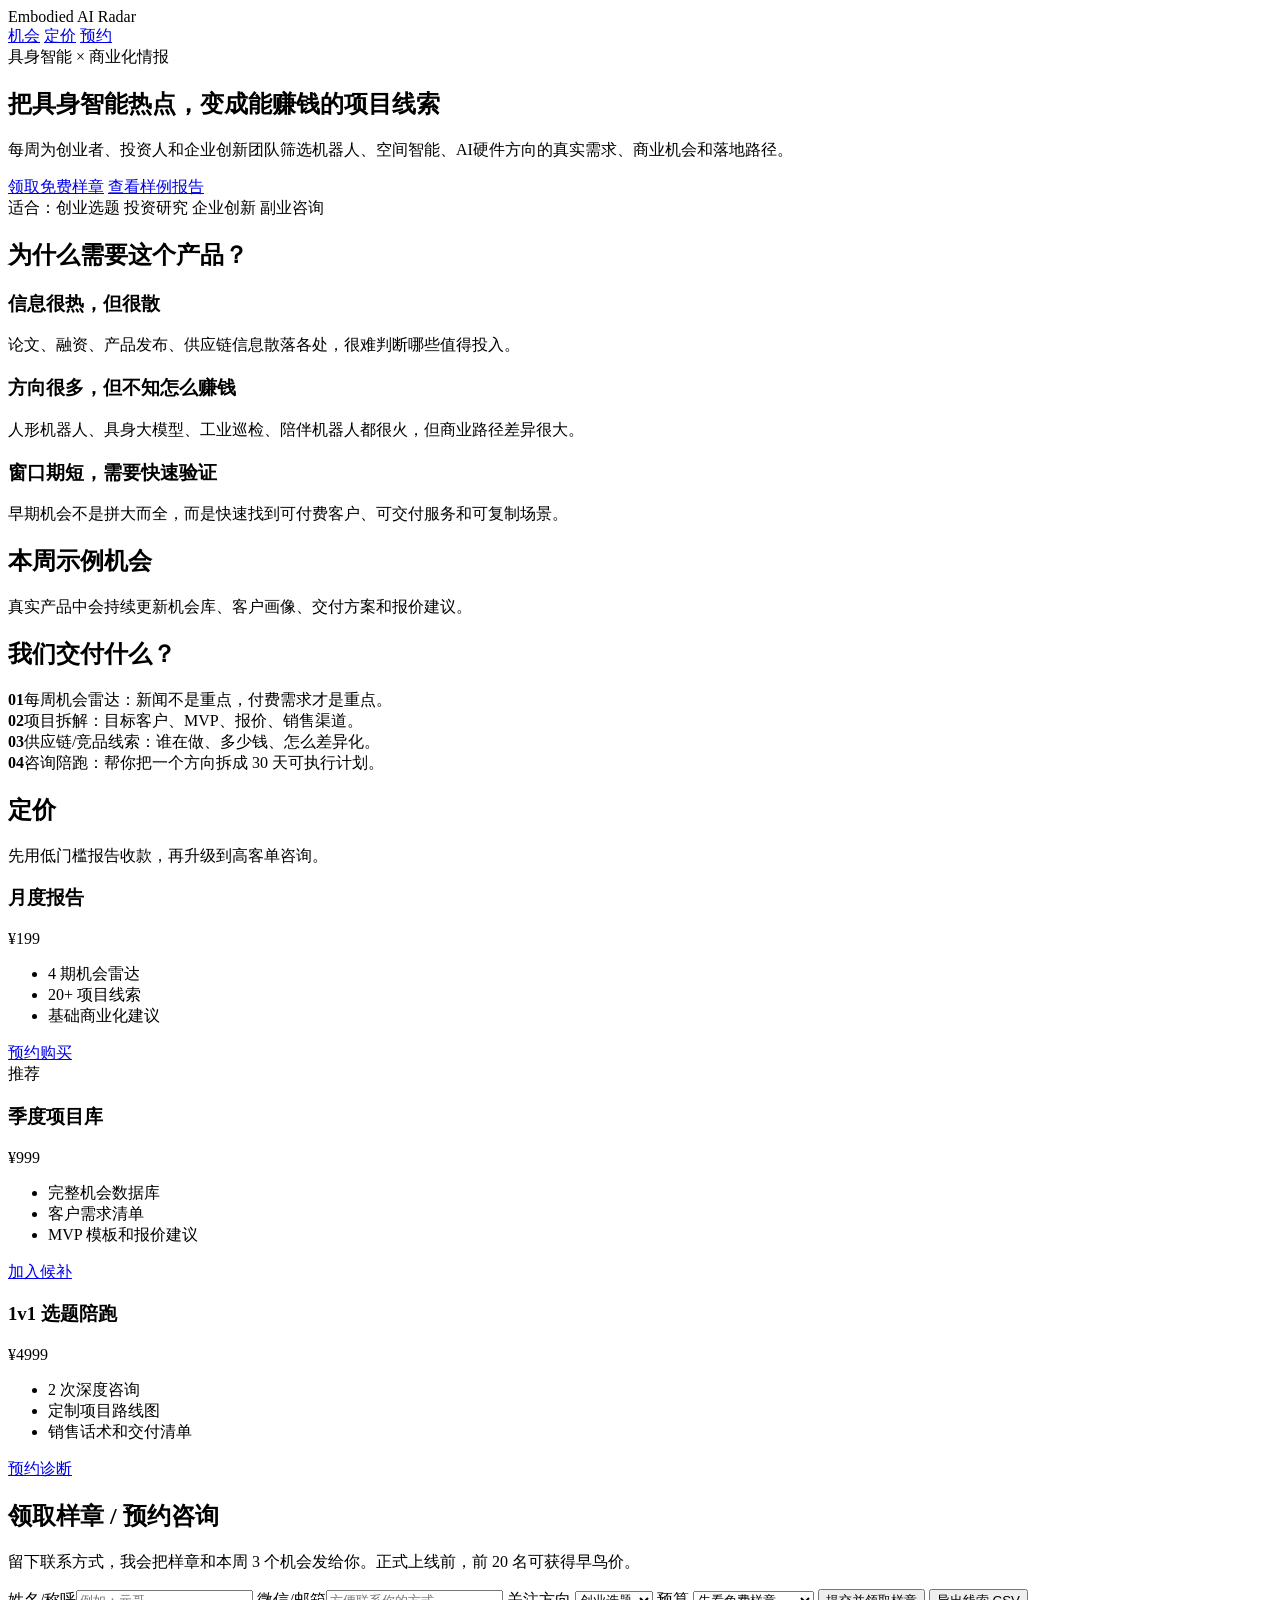
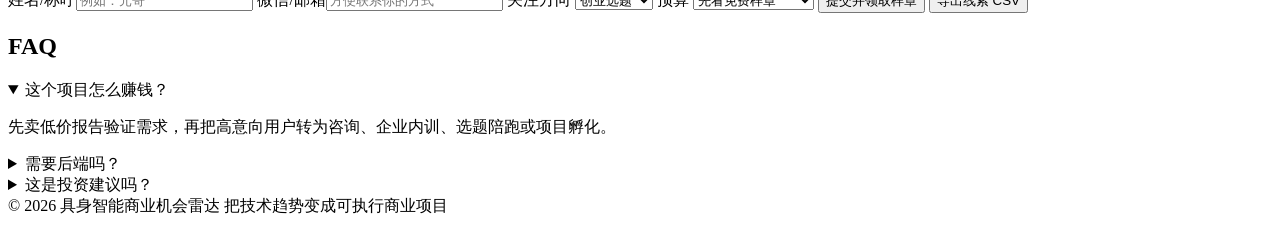
==== index.html @ ec50c7a5 "feat: publish index.html" ====
<!doctype html>
<html lang="zh-CN">
<head>
  <meta charset="utf-8" />
  <meta name="viewport" content="width=device-width, initial-scale=1" />
  <title>具身智能商业机会雷达｜把热点变成可执行项目</title>
  <meta name="description" content="每周筛选具身智能、机器人、空间智能、AI硬件方向的可商业化机会，提供报告、项目库和咨询服务。" />
  <link rel="stylesheet" href="./style.css" />
</head>
<body>
  <header class="nav">
    <div class="brand">Embodied AI Radar</div>
    <nav>
      <a href="#opportunities">机会</a>
      <a href="#pricing">定价</a>
      <a href="#lead">预约</a>
    </nav>
  </header>

  <main>
    <section class="hero">
      <div class="badge">具身智能 × 商业化情报</div>
      <h1>把具身智能热点，变成能赚钱的项目线索</h1>
      <p class="subtitle">每周为创业者、投资人和企业创新团队筛选机器人、空间智能、AI硬件方向的真实需求、商业机会和落地路径。</p>
      <div class="cta-row">
        <a class="btn primary" href="#lead">领取免费样章</a>
        <a class="btn ghost" href="./sample-report.md">查看样例报告</a>
      </div>
      <div class="proof">
        <span>适合：创业选题</span>
        <span>投资研究</span>
        <span>企业创新</span>
        <span>副业咨询</span>
      </div>
    </section>

    <section class="problem">
      <h2>为什么需要这个产品？</h2>
      <div class="grid three">
        <article class="card">
          <h3>信息很热，但很散</h3>
          <p>论文、融资、产品发布、供应链信息散落各处，很难判断哪些值得投入。</p>
        </article>
        <article class="card">
          <h3>方向很多，但不知怎么赚钱</h3>
          <p>人形机器人、具身大模型、工业巡检、陪伴机器人都很火，但商业路径差异很大。</p>
        </article>
        <article class="card">
          <h3>窗口期短，需要快速验证</h3>
          <p>早期机会不是拼大而全，而是快速找到可付费客户、可交付服务和可复制场景。</p>
        </article>
      </div>
    </section>

    <section id="opportunities" class="section">
      <div class="section-head">
        <h2>本周示例机会</h2>
        <p>真实产品中会持续更新机会库、客户画像、交付方案和报价建议。</p>
      </div>
      <div class="grid three" id="opportunityList"></div>
    </section>

    <section class="section dark">
      <h2>我们交付什么？</h2>
      <div class="deliverables">
        <div><strong>01</strong><span>每周机会雷达：新闻不是重点，付费需求才是重点。</span></div>
        <div><strong>02</strong><span>项目拆解：目标客户、MVP、报价、销售渠道。</span></div>
        <div><strong>03</strong><span>供应链/竞品线索：谁在做、多少钱、怎么差异化。</span></div>
        <div><strong>04</strong><span>咨询陪跑：帮你把一个方向拆成 30 天可执行计划。</span></div>
      </div>
    </section>

    <section id="pricing" class="section">
      <div class="section-head">
        <h2>定价</h2>
        <p>先用低门槛报告收款，再升级到高客单咨询。</p>
      </div>
      <div class="grid three pricing">
        <article class="price-card">
          <h3>月度报告</h3>
          <div class="price">¥199</div>
          <ul>
            <li>4 期机会雷达</li>
            <li>20+ 项目线索</li>
            <li>基础商业化建议</li>
          </ul>
          <a href="#lead" class="btn primary full">预约购买</a>
        </article>
        <article class="price-card featured">
          <div class="tag">推荐</div>
          <h3>季度项目库</h3>
          <div class="price">¥999</div>
          <ul>
            <li>完整机会数据库</li>
            <li>客户需求清单</li>
            <li>MVP 模板和报价建议</li>
          </ul>
          <a href="#lead" class="btn primary full">加入候补</a>
        </article>
        <article class="price-card">
          <h3>1v1 选题陪跑</h3>
          <div class="price">¥4999</div>
          <ul>
            <li>2 次深度咨询</li>
            <li>定制项目路线图</li>
            <li>销售话术和交付清单</li>
          </ul>
          <a href="#lead" class="btn primary full">预约诊断</a>
        </article>
      </div>
    </section>

    <section id="lead" class="section lead">
      <div>
        <h2>领取样章 / 预约咨询</h2>
        <p>留下联系方式，我会把样章和本周 3 个机会发给你。正式上线前，前 20 名可获得早鸟价。</p>
      </div>
      <form id="leadForm" class="form">
        <label>姓名/称呼<input name="name" required placeholder="例如：元哥" /></label>
        <label>微信/邮箱<input name="contact" required placeholder="方便联系你的方式" /></label>
        <label>关注方向
          <select name="interest">
            <option>创业选题</option>
            <option>投资研究</option>
            <option>企业创新</option>
            <option>咨询/副业</option>
          </select>
        </label>
        <label>预算
          <select name="budget">
            <option>先看免费样章</option>
            <option>¥199 月度报告</option>
            <option>¥999 季度项目库</option>
            <option>¥4999 1v1 咨询</option>
          </select>
        </label>
        <button class="btn primary full" type="submit">提交并领取样章</button>
        <button class="btn ghost full" type="button" id="exportBtn">导出线索 CSV</button>
        <p id="formMsg" class="form-msg"></p>
      </form>
    </section>

    <section class="section faq">
      <h2>FAQ</h2>
      <details open><summary>这个项目怎么赚钱？</summary><p>先卖低价报告验证需求，再把高意向用户转为咨询、企业内训、选题陪跑或项目孵化。</p></details>
      <details><summary>需要后端吗？</summary><p>MVP 不需要。当前版本会把线索保存在浏览器本地，后续可接飞书多维表格、Airtable、Notion 或微信客服。</p></details>
      <details><summary>这是投资建议吗？</summary><p>不是。它提供商业情报、项目拆解和研究服务，不承诺收益。</p></details>
    </section>
  </main>

  <footer class="footer">
    <span>© 2026 具身智能商业机会雷达</span>
    <span>把技术趋势变成可执行商业项目</span>
  </footer>

  <script src="./app.js"></script>
</body>
</html>
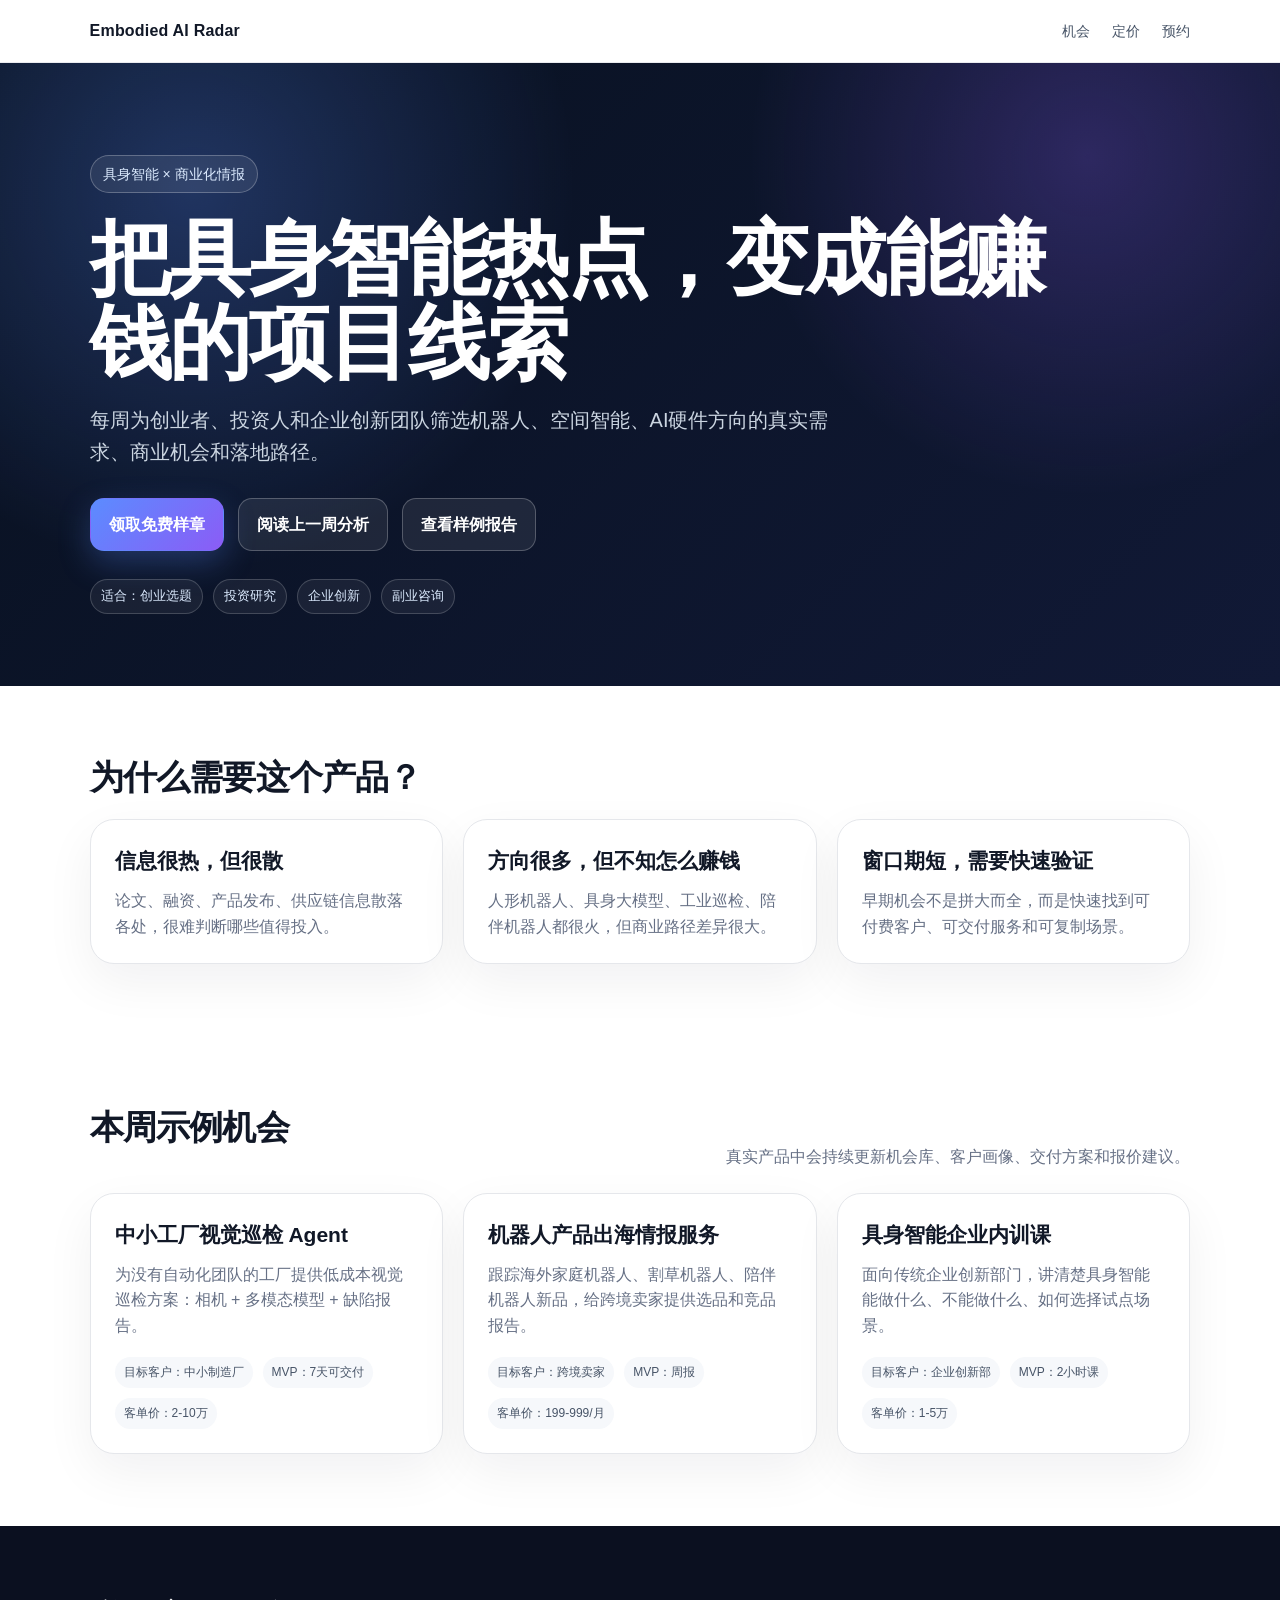
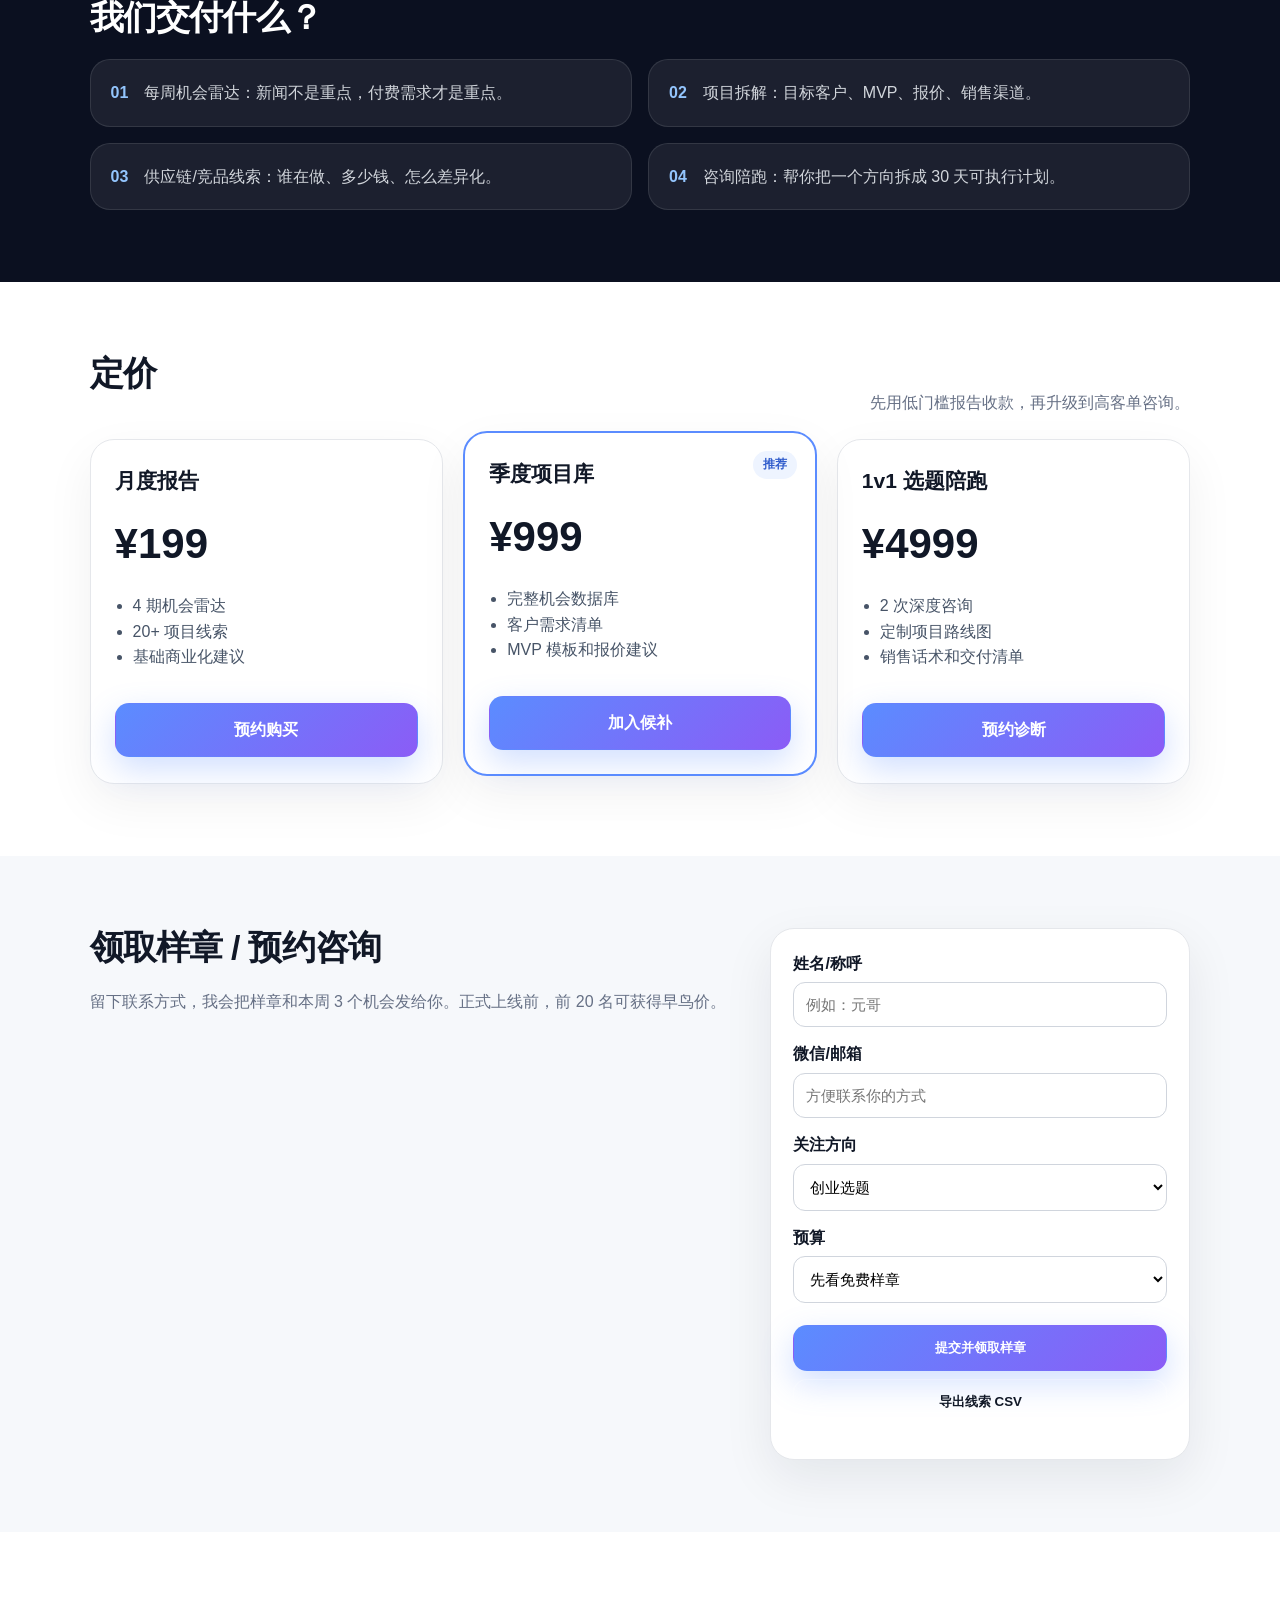
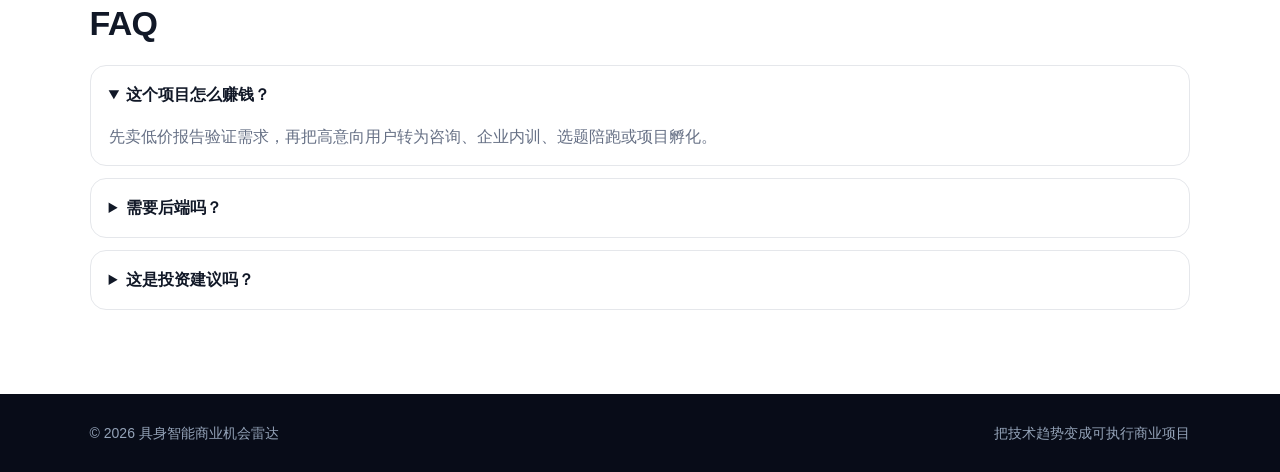
==== commit 54dc330a: "feat: link weekly analysis" ====
--- a/index.html
+++ b/index.html
@@ -24,6 +24,7 @@
       <p class="subtitle">每周为创业者、投资人和企业创新团队筛选机器人、空间智能、AI硬件方向的真实需求、商业机会和落地路径。</p>
       <div class="cta-row">
         <a class="btn primary" href="#lead">领取免费样章</a>
+        <a class="btn ghost" href="./weekly-2026-06-20.html">阅读上一周分析</a>
         <a class="btn ghost" href="./sample-report.md">查看样例报告</a>
       </div>
       <div class="proof">
--- a/style.css
+++ b/style.css
@@ -0,0 +1,24 @@
+:root{
+  --bg:#0b1020;
+  --panel:#111936;
+  --card:#ffffff;
+  --text:#111827;
+  --muted:#667085;
+  --brand:#5b8cff;
+  --brand2:#8b5cf6;
+  --line:#e5e7eb;
+  --soft:#f6f8fb;
+}
+*{box-sizing:border-box}
+body{margin:0;font-family:-apple-system,BlinkMacSystemFont,"Segoe UI",Roboto,"PingFang SC","Hiragino Sans GB","Microsoft YaHei",sans-serif;color:var(--text);background:#fff;line-height:1.6}
+a{color:inherit;text-decoration:none}
+.nav{position:sticky;top:0;z-index:10;display:flex;justify-content:space-between;align-items:center;padding:18px 7vw;background:rgba(255,255,255,.86);backdrop-filter:blur(16px);border-bottom:1px solid rgba(229,231,235,.8)}
+.brand{font-weight:800;letter-spacing:.2px}
+.nav nav{display:flex;gap:22px;color:#475467;font-size:14px}
+.hero{padding:92px 7vw 72px;background:radial-gradient(circle at 15% 20%,rgba(91,140,255,.28),transparent 32%),radial-gradient(circle at 85% 15%,rgba(139,92,246,.25),transparent 28%),linear-gradient(135deg,#081120,#111936);color:white}
+.badge{display:inline-flex;padding:7px 12px;border:1px solid rgba(255,255,255,.25);border-radius:999px;color:#dbeafe;background:rgba(255,255,255,.08);font-size:14px}
+h1{font-size:clamp(42px,7vw,82px);line-height:1.03;margin:24px 0 18px;max-width:980px;letter-spacing:-2.5px}
+.subtitle{max-width:760px;font-size:20px;color:#cbd5e1;margin:0 0 30px}
+.cta-row{display:flex;gap:14px;flex-wrap:wrap;margin-bottom:28px}.btn{display:inline-flex;align-items:center;justify-content:center;border-radius:14px;padding:13px 18px;font-weight:700;border:1px solid transparent;cursor:pointer;transition:.2s}.btn:hover{transform:translateY(-1px)}.primary{background:linear-gradient(135deg,var(--brand),var(--brand2));color:white;box-shadow:0 12px 32px rgba(91,140,255,.28)}.ghost{background:rgba(255,255,255,.08);color:inherit;border-color:rgba(255,255,255,.24)}.full{width:100%}.proof{display:flex;gap:10px;flex-wrap:wrap}.proof span{font-size:13px;color:#dbeafe;border:1px solid rgba(255,255,255,.18);padding:6px 10px;border-radius:999px;background:rgba(255,255,255,.06)}
+.section,.problem{padding:72px 7vw}.section-head{display:flex;justify-content:space-between;gap:30px;align-items:end;margin-bottom:24px}.section-head p{max-width:560px;color:var(--muted);margin:0}h2{font-size:34px;line-height:1.15;margin:0 0 22px;letter-spacing:-.8px}.grid{display:grid;gap:20px}.three{grid-template-columns:repeat(3,minmax(0,1fr))}.card,.price-card{background:white;border:1px solid var(--line);border-radius:24px;padding:24px;box-shadow:0 18px 50px rgba(15,23,42,.06)}.card h3,.price-card h3{margin:0 0 10px;font-size:21px}.card p{color:var(--muted);margin:0}.metric{display:flex;gap:10px;flex-wrap:wrap;margin-top:18px}.metric span{font-size:12px;background:var(--soft);padding:6px 9px;border-radius:999px;color:#475467}.dark{background:var(--bg);color:white}.dark h2{color:white}.deliverables{display:grid;grid-template-columns:repeat(2,minmax(0,1fr));gap:16px}.deliverables div{background:rgba(255,255,255,.07);border:1px solid rgba(255,255,255,.1);border-radius:20px;padding:20px;display:flex;gap:16px}.deliverables strong{color:#93c5fd}.deliverables span{color:#d1d5db}.pricing .featured{border:2px solid var(--brand);position:relative;transform:translateY(-8px)}.tag{position:absolute;right:18px;top:18px;background:#eef4ff;color:#315dcc;font-weight:800;border-radius:999px;padding:4px 10px;font-size:12px}.price{font-size:42px;font-weight:900;margin:12px 0}.price-card ul{padding-left:18px;color:#475467;min-height:94px}.lead{display:grid;grid-template-columns:1fr 420px;gap:34px;background:var(--soft)}.lead p{color:var(--muted)}.form{background:white;border:1px solid var(--line);border-radius:24px;padding:22px;box-shadow:0 18px 50px rgba(15,23,42,.08)}label{display:block;font-weight:700;margin-bottom:14px}input,select{width:100%;margin-top:6px;padding:13px 12px;border:1px solid #d0d5dd;border-radius:12px;font-size:15px;background:white}.form .btn{margin-top:8px}.form-msg{font-size:14px;color:#16a34a;margin:12px 0 0}.faq details{border:1px solid var(--line);border-radius:16px;padding:16px 18px;margin-bottom:12px;background:white}.faq summary{font-weight:800;cursor:pointer}.faq p{color:var(--muted);margin-bottom:0}.footer{display:flex;justify-content:space-between;gap:20px;padding:28px 7vw;background:#080c18;color:#94a3b8;font-size:14px}
+@media(max-width:900px){.three,.deliverables,.lead{grid-template-columns:1fr}.section-head{display:block}.pricing .featured{transform:none}.nav nav{display:none}h1{letter-spacing:-1.5px}.footer{flex-direction:column}}
